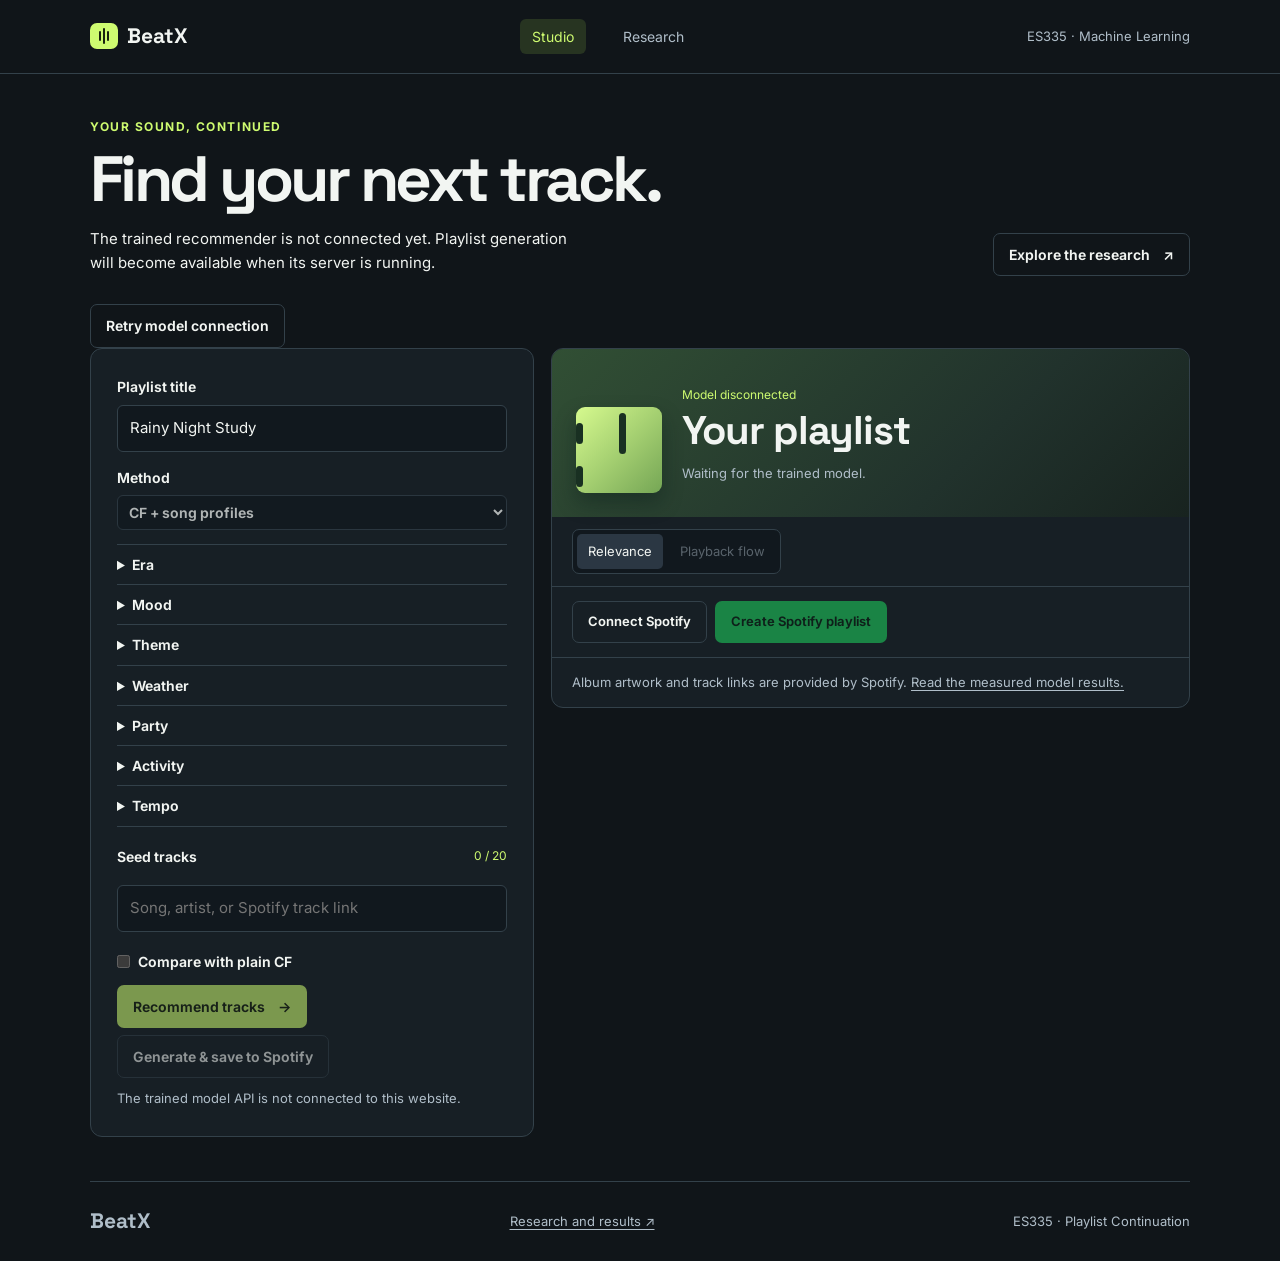
==== docs/index.html @ 7debfb4e "Connect BeatX Studio to a deployable trained-model API" ====
<!doctype html>
<html lang="en">
<head>
  <meta charset="utf-8">
  <meta name="viewport" content="width=device-width, initial-scale=1">
  <meta name="description" content="Build your next playlist with BeatX. Pick seed songs, generate model recommendations, and save your playlist to Spotify.">
  <title>BeatX · Playlist Studio</title>
  <link rel="preconnect" href="https://fonts.googleapis.com">
  <link rel="preconnect" href="https://fonts.gstatic.com" crossorigin>
  <link href="https://fonts.googleapis.com/css2?family=Inter:wght@400;500;600;700&family=Space+Grotesk:wght@400;500;600;700&display=swap" rel="stylesheet">
  <link rel="stylesheet" href="styles.css">
  <link rel="icon" href="favicon.svg" type="image/svg+xml">
  <script src="config.js" defer></script>
  <script src="common.js" defer></script>
  <script src="model_api.js" defer></script>
  <script src="spotify.js" defer></script>
  <script src="filters.js" defer></script>
  <script src="app.js" defer></script>
</head>
<body data-page="studio">
  <a class="skip" href="#main">Skip to content</a>
  <header class="topbar">
    <div class="shell navigation">
      <a class="brand" href="index.html" aria-label="BeatX Studio"><span class="brand-icon" aria-hidden="true"><i></i><i></i><i></i></span> BeatX</a>
      <nav aria-label="Main navigation"><a href="index.html" aria-current="page">Studio</a><a href="research.html" >Research</a></nav>
      <span class="course">ES335 · Machine Learning</span>
    </div>
  </header>
  <main id="main">
    <section class="shell studio-page" id="demo" aria-labelledby="demo-title">
      <div class="section-heading studio-heading"><div><p class="eyebrow">Your sound, continued</p><h1 id="demo-title">Find your next track.</h1><p id="demo-mode">Connect to the trained playlist recommender and build a playlist from your seed songs.</p></div><a class="button secondary" href="research.html">Explore the research <span aria-hidden="true">↗</span></a></div>
      <button class="button secondary" id="retry-model" type="button" hidden>Retry model connection</button>
      <div class="demo-grid">
        <form class="demo-form" id="demo-form">
          <label for="playlist-title">Playlist title</label><input id="playlist-title" name="title" type="text" maxlength="180" value="Rainy Night Study" placeholder="e.g. Rainy Night Study">
          <div class="select-grid"><label for="demo-method">Method<select id="demo-method"><option value="learned_title">CF + learned title tags</option><option value="keyword_title">CF + keyword title tags</option><option value="cf">Collaborative filtering</option><option value="popularity">Popularity</option></select></label><label for="demo-context">Context<select id="demo-context"><option value="">Infer from title</option><option value="chill">Chill</option><option value="study">Study / focus</option><option value="gym">Workout</option><option value="party">Party</option><option value="rainy">Rainy</option><option value="sad">Sad</option><option value="sleep">Sleep</option></select></label></div>
          <section id="profile-filters" aria-label="Playlist filters">
            <button class="button secondary mobile-filters" id="open-filters" type="button">Filters</button>
            <div id="desktop-filters"><div id="filter-content"></div></div>
            <dialog id="filter-drawer" aria-labelledby="filter-heading"><div class="filter-drawer-header"><h3 id="filter-heading">Filters</h3><button class="button secondary" id="close-filters" type="button">Done</button></div></dialog>
            <div class="chips" id="active-filters" aria-label="Active filters"></div>
          </section>
          <div class="seed-heading"><label for="track-search">Seed tracks</label><span id="seed-count">0 / 20</span></div>
          <div id="seed-chips" class="chips" aria-label="Selected seed tracks"></div>
          <input id="track-search" disabled type="search" maxlength="120" placeholder="Song, artist, or Spotify track link" autocomplete="off" aria-controls="track-matches">
          <div class="match-list" id="track-matches" aria-label="Track search results"></div>
          <button type="button" class="button secondary" id="search-more" hidden>More matches</button>
          <label class="compare-control"><input type="checkbox" id="compare-cf"> Compare with plain CF</label>
          <button type="submit" class="button primary" id="get-recs" disabled>Recommend tracks <span aria-hidden="true">→</span></button>
          <button type="submit" class="button secondary" id="recommend-and-save" disabled hidden>Generate &amp; save to Spotify</button>
          <p class="small status" id="demo-status" role="status"></p>
        </form>
        <div class="output-panel"><div class="playlist-cover"><div class="cover-art" id="generated-cover" aria-hidden="true"><i></i><i></i><i></i></div><div><span class="mode-label" id="mode-label">Connecting to model</span><h3 id="generated-title">Your playlist</h3><p class="small" id="inferred-tags" aria-live="polite">Add seed tracks to get started.</p></div></div><div class="playlist-tools"><div class="segments" role="group" aria-label="Playlist order"><button type="button" id="relevance-order" aria-pressed="true">Relevance</button><button type="button" id="playback-order" aria-pressed="false" disabled>Playback flow</button></div><span class="small" id="generation-evidence"></span></div>
          <div class="spotify-tools" id="spotify-tools"><button type="button" class="button secondary" id="connect-spotify">Connect Spotify</button><button type="button" class="button primary" id="save-spotify" disabled>Create Spotify playlist</button><a id="spotify-playlist-link" class="button secondary" target="_blank" rel="noopener noreferrer" hidden>Open in Spotify ↗</a><button id="copy-playlist-link" class="button secondary" type="button" hidden>Copy playlist link</button><p id="spotify-status" role="status" class="small"></p></div>
          <p class="small filter-note" id="filter-note" role="status" hidden></p>
          <ol class="track-list" id="track-list" aria-label="Recommended tracks"></ol><details class="comparison" id="demo-comparison" hidden><summary id="comparison-summary"></summary><ol class="track-list" id="comparison-list" aria-label="Plain CF recommendations"></ol></details><p class="small live-note">Album artwork and track links are provided by Spotify. <a href="research.html">Read the measured model results.</a></p></div>
      </div>
    </section>


    <dialog id="spotify-setup" aria-labelledby="spotify-setup-title">
      <form id="spotify-setup-form">
        <div class="setup-heading"><h2 id="spotify-setup-title">Connect BeatX to Spotify</h2><button id="close-spotify-setup" class="button secondary" type="button" aria-label="Close Spotify setup">Close</button></div>
        <p>Add your Spotify app’s public Client ID for this browser. A Client Secret is never needed.</p>
        <label for="spotify-client-id">Spotify Client ID</label>
        <input id="spotify-client-id" type="text" maxlength="32" pattern="[a-fA-F0-9]{32}" autocomplete="off" spellcheck="false" required placeholder="Your app’s 32-character Client ID">
        <p class="small">Register this exact redirect address in your <a href="https://developer.spotify.com/dashboard" target="_blank" rel="noopener noreferrer">Spotify app settings ↗</a>.</p>
        <code id="spotify-redirect-uri"></code>
        <p class="small">Spotify sign-in opens next. You choose whether BeatX can create a playlist in your account.</p>
        <p id="spotify-setup-error" class="small" role="status"></p>
        <button class="button primary" type="submit">Continue to Spotify</button>
      </form>
    </dialog>
  </main>
  <footer class="shell footer"><a class="brand" href="index.html">BeatX</a><a href="research.html">Research and results ↗</a><span>ES335 · Playlist Continuation</span></footer>
</body>
</html>
---- docs/styles.css ----
:root {
  color-scheme: dark;
  --bg: #101519; --card: #171f25; --card-2: #1c252d; --line: #33414a;
  --text: #f2f5f2; --muted: #b0bec9; --green: #cefb70; --blue: #84b8ff;
  --space: 'Space Grotesk', system-ui, sans-serif;
}
* { box-sizing: border-box; }
html { scroll-behavior: smooth; }
body { margin: 0; background: var(--bg); color: var(--text); font: 400 15px/1.66 Inter, system-ui, sans-serif; }
a { color: inherit; text-underline-offset: .25em; }
button, input, select { font: inherit; }
button, a { -webkit-tap-highlight-color: transparent; }
button:focus-visible, a:focus-visible, input:focus-visible { outline: 2px solid var(--green); outline-offset: 3px; }
h1, h2, h3, p { margin: 0; }
h1, h2, h3, .brand, .hero-number { font-family: var(--space); }
.shell { width: min(1100px, calc(100% - 72px)); margin-inline: auto; }
.skip { position: absolute; left: 14px; top: -90px; z-index: 3; padding: 12px; background: var(--green); color: #101519; }
.skip:focus { top: 12px; }
.topbar { border-bottom: 1px solid var(--line); }
.navigation { display: flex; align-items: center; justify-content: space-between; gap: 26px; min-height: 73px; }
.brand { display: inline-flex; gap: 9px; align-items: center; text-decoration: none; font-weight: 700; font-size: 21px; }
.brand-icon { display: inline-flex; height: 26px; width: 28px; border-radius: 7px; background: var(--green); align-items: center; justify-content: center; gap: 2px; }
.brand-icon i { display: block; width: 2px; height: 10px; background: #19220f; border-radius: 4px; }
.brand-icon i:nth-child(2) { height: 16px; }
nav { display: flex; flex-wrap: wrap; gap: 25px; color: var(--muted); font-size: 14px; }
nav a { text-decoration: none; }
nav a:hover, .reproduce-box a:hover { color: var(--green); }
.course, .small, .metric-description, .controls p { color: var(--muted); font-size: 13px; }
.hero { min-height: 490px; display: grid; grid-template-columns: 1.13fr .87fr; gap: 56px; align-items: center; padding-block: 70px 77px; }
.eyebrow, .snapshot-top, .step { font-size: 12px; line-height: 1.45; letter-spacing: .13em; font-weight: 700; text-transform: uppercase; color: var(--green); }
h1 { margin: 15px 0 18px; font-size: clamp(57px, 8vw, 112px); line-height: .87; letter-spacing: -.075em; }
h1 em { color: var(--green); font-style: normal; }
.intro, .section-heading > p:last-child { max-width: 63ch; color: var(--muted); }
.intro { font-size: 17px; max-width: 48ch; }
.hero-actions { display: flex; flex-wrap: wrap; gap: 12px; margin-top: 28px; }
.button { display: inline-flex; min-height: 43px; padding: 9px 15px; align-items: center; justify-content: center; gap: 13px; border: 1px solid transparent; border-radius: 7px; font-weight: 650; font-size: 14px; text-decoration: none; cursor: pointer; }
.primary { background: var(--green); color: #17220f; }
.primary:hover { background: #e2ffa9; }
.secondary { border-color: var(--line); background: transparent; color: var(--text); }
.secondary:hover { border-color: var(--green); }
.snapshot { position: relative; isolation: isolate; overflow: hidden; padding: 28px; border: 1px solid var(--line); border-radius: 14px; background: radial-gradient(ellipse at 100% 0, #27353a, transparent 65%), var(--card); }
.snapshot::before { position: absolute; content: ''; inset: 0; z-index: -1; background: repeating-linear-gradient(125deg, transparent 0 23px, #afc7df0c 24px 25px); }
.snapshot-top { display: flex; justify-content: space-between; }
.hero-number { display: block; font-weight: 700; font-size: clamp(45px, 6vw, 78px); letter-spacing: -.065em; line-height: 1.12; margin-top: 25px; font-variant-numeric: tabular-nums; }
.hero-caption { color: var(--muted); }
.split-bar { display: grid; height: 8px; gap: 3px; grid-template-columns: 804485fr 97704fr 97811fr; margin-top: 28px; }
.split-bar i { background: var(--green); border-radius: 4px; }
.split-bar i:nth-child(2) { background: var(--blue); }
.split-bar i:nth-child(3) { background: #c9a8ff; }
.split-labels { display: grid; grid-template-columns: repeat(3, 1fr); gap: 10px; margin: 13px 0 21px; }
.split-labels dt { color: var(--muted); font-size: 12px; }
.split-labels dd { margin: 0; font-size: 18px; font-weight: 600; font-variant-numeric: tabular-nums; }
.snapshot-note { border-top: 1px solid var(--line); padding-top: 15px; color: var(--muted); font-size: 13px; }
.section { border-top: 1px solid var(--line); padding-block: 64px; scroll-margin-top: 20px; }
.section-heading { margin-bottom: 24px; }
h2 { font-size: clamp(32px, 5vw, 61px); line-height: 1.04; letter-spacing: -.055em; margin: 9px 0 10px; }
h3 { line-height: 1.2; font-size: 22px; letter-spacing: -.025em; }
.result-panel, .demo-form, .output-panel, .reproduce-box { background: var(--card); padding: 26px; border: 1px solid var(--line); border-radius: 12px; }
.controls, .output-heading, .seed-heading { display: flex; flex-wrap: wrap; align-items: center; justify-content: space-between; gap: 12px; }
.controls p { margin-top: 4px; }
.segments, .metrics { display: flex; flex-wrap: wrap; gap: 6px; }
.segments { padding: 4px; background: #11181e; border: 1px solid var(--line); border-radius: 7px; }
.segments button, .metrics button, .chip, .match-list button { border: 1px solid transparent; background: transparent; color: var(--muted); border-radius: 5px; cursor: pointer; padding: 6px 10px; font-size: 13px; }
.segments button[aria-pressed=true] { background: #2b3743; color: var(--text); }
.metrics { margin: 21px 0 7px; }
.metrics button { border-color: var(--line); }
.metrics button[aria-pressed=true] { border-color: var(--green); color: var(--green); }
.chart { margin: 22px 0 5px; }
.chart-scale { text-align: right; margin-bottom: 22px; }
.chart-row { display: grid; grid-template-columns: minmax(138px, 200px) 1fr 75px; align-items: center; gap: 14px; padding-block: 12px; border-bottom: 1px solid var(--line); }
.chart-label { font-weight: 600; line-height: 1.3; }
.chart-value { text-align: right; font-family: var(--space); font-weight: 700; font-variant-numeric: tabular-nums; }
.bar-track { display: block; height: 13px; background: #2a343c; border-radius: 2px; }
.bar { display: block; height: 100%; min-width: 0; border-radius: 2px; background: #a0acb7; }
.chart-row:nth-child(2) .bar { background: var(--blue); }
.chart-row:nth-child(3) .bar { background: var(--green); }
.evidence { border-left: 2px solid var(--green); padding: 2px 0 2px 13px; color: var(--muted); font-size: 14px; }
.evidence strong { color: var(--text); }
.demo-grid { display: grid; grid-template-columns: minmax(290px, .82fr) minmax(0, 1.18fr); gap: 17px; }
.demo-form label { display: block; font-weight: 650; font-size: 14px; }
.demo-form input { width: 100%; min-width: 0; color: var(--text); background: #11181e; padding: 10px 12px; border: 1px solid var(--line); border-radius: 6px; margin-top: 7px; }
.seed-heading { margin-top: 18px; }
.seed-heading span, .mode-label { color: var(--green); font-size: 12px; }
.chips { display: flex; flex-wrap: wrap; gap: 4px; margin: 7px 0 3px; }
.chip { border-color: #52604a; background: #273421; color: var(--text); }
.match-list { display: grid; gap: 2px; margin-block: 4px 14px; }
.match-list button { text-align: left; padding-left: 6px; color: var(--text); }
.match-list button:hover, .chip:hover { background: #32402a; }
.demo-form .status { margin-top: 10px; min-height: 1.4em; }
.button:disabled { opacity: .55; cursor: wait; }
.output-panel #inferred-tags { margin-block: 8px; }
.track-list { counter-reset: track; list-style: none; margin: 0; padding: 0 5px 0 0; max-height: 336px; overflow: auto; }
.track { display: grid; grid-template-columns: 24px 1fr; gap: 9px; align-items: baseline; border-top: 1px solid var(--line); padding: 7px 0; line-height: 1.4; }
.track::before { counter-increment: track; content: counter(track, decimal-leading-zero); color: var(--muted); font: 500 12px var(--space); }
.track strong, .track small { display: block; overflow-wrap: anywhere; }
.track small { color: var(--muted); }
.methods, .finding-grid { display: grid; grid-template-columns: repeat(4, minmax(0, 1fr)); gap: 14px; }
.methods article, .finding-grid article { border-top: 1px solid var(--line); padding: 16px 5px 0 0; }
.methods h3, .finding-grid h3 { margin-bottom: 8px; }
.methods p, .finding-grid p { color: var(--muted); font-size: 14px; }
.step { display: block; margin-bottom: 9px; }
.finding-grid { grid-template-columns: repeat(3, minmax(0, 1fr)); }
.reproduce-box > a { color: var(--green); font-weight: 700; }
.reproduce-box ul { margin: 10px 0 15px; padding-left: 1.3em; }
.reproduce-box details { margin-top: 8px; }
.reproduce-box summary { cursor: pointer; }
.reproduce-box pre { overflow: auto; padding: 12px; border: 1px solid var(--line); color: var(--muted); }
.table-wrap { overflow: auto; margin: 14px 0; }
table { width: 100%; border-collapse: collapse; font-variant-numeric: tabular-nums; }
th, td { padding: 10px 11px; border-bottom: 1px solid var(--line); text-align: left; }
th { color: var(--muted); font-size: 13px; font-weight: 600; background: #11181e; white-space: nowrap; }
tr.selected-budget { background: #253528; }
.features-table td:last-child { min-width: 116px; }
.features-table strong { color: var(--green); }
.analysis-detail { margin-top: 19px; }
.analysis-detail .finding-grid { margin-top: 15px; }
.analysis-detail .evidence, #seed-gain { margin-top: 12px; }
.select-grid { display: grid; grid-template-columns: 1.35fr 1fr; gap: 8px; margin-top: 14px; }
select { display: block; width: 100%; margin-top: 6px; border: 1px solid var(--line); border-radius: 6px; background: #11181e; color: var(--text); padding: 7px; }
.output-panel { padding: 0; overflow: hidden; }
.playlist-cover { display: flex; align-items: end; gap: 20px; min-height: 168px; padding: 24px; background: linear-gradient(135deg,#314f34,#21322c 65%,#18231f); }
.cover-art { display: flex; flex: 0 0 auto; width: 86px; height: 86px; align-items: center; justify-content: center; gap: 5px; border-radius: 9px; background: linear-gradient(135deg,#d6fa8e,#75a655); box-shadow: 0 10px 20px #091b1760; }
.cover-art i { display: block; width: 7px; height: 21px; border-radius: 9px; background: #193022; }
.cover-art i:nth-child(2) { height: 41px; }
.playlist-cover h3 { font-size: clamp(23px, 4vw, 40px); overflow-wrap: anywhere; }
.playlist-tools { padding: 12px 20px; display: flex; justify-content: space-between; align-items: center; flex-wrap: wrap; gap: 7px; }
.output-panel .track-list { max-height: none; padding-inline: 20px; }
.track { grid-template-columns: 29px minmax(0, 1fr) auto; align-items: center; }
.track a { color: var(--green); font-size: 12px; white-space: nowrap; }
.live-note { padding: 14px 20px; }
.segments button:disabled { opacity: .45; cursor: default; }
[hidden] { display: none !important; }
.chips { max-height: 104px; overflow: auto; }
.seed-curve { display: grid; grid-template-columns: repeat(6, minmax(0, 1fr)); gap: 8px; margin: 21px 0 3px; }
.seed-bar-group { display: grid; grid-template-rows: 110px auto; text-align: center; color: var(--muted); font-size: 12px; }
.seed-bar-pair { display: flex; justify-content: center; align-items: flex-end; gap: 5px; border-bottom: 1px solid var(--line); }
.seed-bar-pair i { width: min(22px, 35%); display: block; border-radius: 3px 3px 0 0; background: var(--blue); }
.seed-bar-pair i:last-child { background: var(--green); }
.seed-legend { margin-bottom: 11px; }
.marginal { margin-top: 13px; }
.marginal summary { cursor: pointer; }
.demo-form .compare-control { display: flex; gap: 8px; align-items: center; margin: 12px 0; }
.demo-form .compare-control input { width: auto; margin: 0; accent-color: var(--green); }
.comparison { margin: 15px 20px 0; }
.comparison summary { cursor: pointer; color: var(--green); }
.output-panel .comparison .track-list { padding: 4px 0; }
.track { grid-template-columns: 25px 42px minmax(0, 1fr) auto; gap: 10px; }
.track-art { display: inline-grid; place-items: center; flex: 0 0 auto; width: 42px; height: 42px; overflow: hidden; border-radius: 4px; color: var(--muted); background: #26332d; }
.track-art img { width: 100%; height: 100%; object-fit: contain; }
.seed-chip, .match-list .track-match { display: flex; align-items: center; gap: 8px; }
.seed-chip .track-art { width: 21px; height: 21px; }
.track-match .track-art { width: 30px; height: 30px; }
.track-match small { display: block; color: var(--muted); }
.track-info { min-width: 0; overflow-wrap: anywhere; }
.track-info .track-album { color: var(--muted); }
.track-info details { color: var(--muted); font-size: 12px; }
.track-info summary { cursor: pointer; }
.track-actions { display: flex; flex-wrap: wrap; justify-content: end; gap: 7px; align-items: center; color: var(--muted); font-size: 12px; }
.spotify-tools { display: flex; flex-wrap: wrap; gap: 8px; padding: 8px 20px; }
.spotify-tools .small { width: 100%; }
#recommend-and-save { margin-top: 7px; }
.filter-note { padding: 8px 20px; }
#profile-filters { margin-top: 14px; border-block: 1px solid var(--line); }
#filter-content details { border-bottom: 1px solid var(--line); padding: 8px 0; }
#filter-content details:last-child { border-bottom: 0; }
#filter-content summary { cursor: pointer; color: var(--text); font-size: 14px; font-weight: 650; }
#filter-content label { display: flex; align-items: center; gap: 8px; margin-block: 4px; font-size: 13px; }
#filter-content label :is(select, input[type='number']) { margin: 0; }
#filter-content label input[type='checkbox'] { width: auto; margin: 0; accent-color: var(--green); }
.filter-checks { display: grid; grid-template-columns: 1fr 1fr; padding-top: 7px; }
#filter-drawer { position: fixed; inset: auto 0 0; width: 100%; max-width: none; max-height: 80vh; margin: 0; padding: 20px; border: 1px solid var(--line); border-radius: 16px 16px 0 0; background: var(--card); color: var(--text); }
#filter-drawer::backdrop { background: #080b0caa; }
.filter-drawer-header { display: flex; align-items: center; justify-content: space-between; gap: 8px; }
.mobile-filters { display: none; }
#active-filters:empty { display: none; }
@media (max-width: 620px) {
  #desktop-filters { display: none; }
  .mobile-filters { display: inline-flex; margin: 7px 0; }
  .track { grid-template-columns: 18px 33px minmax(0, 1fr) auto; gap: 6px; }
  .track .track-art { width: 33px; height: 33px; }
}
.footer { border-top: 1px solid var(--line); display: flex; flex-wrap: wrap; justify-content: space-between; align-items: center; gap: 10px; padding-block: 22px; color: var(--muted); font-size: 13px; }
@media (max-width: 850px) {
  .shell { width: calc(100% - 40px); }
  .course { display: none; }
  .hero { gap: 25px; padding-block: 54px; }
  .methods { grid-template-columns: repeat(2, minmax(0, 1fr)); }
}
@media (max-width: 620px) {
  .shell { width: calc(100% - 32px); }
  .navigation { align-items: flex-start; flex-direction: column; gap: 7px; padding-block: 11px; }
  nav { gap: 16px; }
  .hero, .demo-grid { grid-template-columns: 1fr; }
  .hero { padding-block: 43px; }
  .hero-number { font-size: 57px; }
  .section { padding-block: 43px; }
  .snapshot, .result-panel, .demo-form, .output-panel, .reproduce-box { padding: 17px; }
  .chart-row { grid-template-columns: 105px minmax(35px, 1fr) 59px; gap: 7px; font-size: 13px; }
  .finding-grid { grid-template-columns: 1fr; }
}
@media (prefers-reduced-motion: reduce) { html { scroll-behavior: auto; } }

/* Separate Studio and Research pages share their navigation and visual identity. */
nav a { padding: 6px 12px; border-radius: 6px; }
nav a[aria-current='page'] { background: #273421; color: var(--green); }
.studio-page { padding-block: 44px; }
.studio-heading { display: flex; align-items: end; justify-content: space-between; gap: 24px; margin-bottom: 28px; }
.studio-heading h1 { font-size: clamp(36px, 5vw, 64px); line-height: 1.08; letter-spacing: -.055em; margin: 10px 0 12px; }
.studio-heading p:last-child { max-width: 56ch; }
.studio-heading > .button { flex: 0 0 auto; }
.studio-page .demo-grid { align-items: start; }
.studio-page .select-grid:has(> label[hidden]) { grid-template-columns: 1fr; }
.studio-page .output-panel .track-list { max-height: 560px; overflow-y: auto; }
.studio-page .cover-art { display: grid; grid-template-columns: repeat(2, 1fr); gap: 0; overflow: hidden; }
.cover-art > .track-art { width: 100%; height: 100%; min-height: 43px; border-radius: 0; }
.spotify-tools { border-block: 1px solid var(--line); padding-block: 14px; }
.spotify-tools .button { font-size: 13px; min-height: 38px; }
.spotify-tools #save-spotify { background: #1ed760; color: #082212; }
.spotify-tools #spotify-playlist-link { color: var(--green); }
.spotify-tools #spotify-status:empty { display: none; }
#spotify-setup { width: min(530px, calc(100% - 32px)); padding: 26px; border: 1px solid var(--line); border-radius: 16px; background: var(--card); color: var(--text); }
#spotify-setup::backdrop { background: #080b0cbb; backdrop-filter: blur(4px); }
.setup-heading { display: flex; align-items: start; justify-content: space-between; gap: 16px; margin-bottom: 18px; }
#spotify-setup h2 { margin: 0; font-size: 28px; letter-spacing: -.04em; }
#spotify-setup p { margin-block: 12px; }
#spotify-setup label { display: block; margin-top: 20px; font-weight: 600; }
#spotify-setup input { width: 100%; margin-top: 8px; padding: 12px; border: 1px solid var(--line); border-radius: 6px; background: #11181e; color: var(--text); font: inherit; }
#spotify-redirect-uri { display: block; padding: 12px; border-radius: 6px; background: #11181e; overflow-wrap: anywhere; color: var(--green); }
@media (max-width: 620px) {
  .studio-page { padding-block: 28px; }
  .studio-heading { align-items: start; flex-direction: column; gap: 16px; }
  .studio-page .output-panel { padding: 0; }
  .studio-page .playlist-cover { gap: 12px; padding: 18px; }
  .studio-page .output-panel .track-list { max-height: 500px; padding-inline: 12px; }
  .navigation { flex-direction: row; align-items: center; }
  nav { gap: 4px; }
  nav a { padding: 6px 10px; }
}
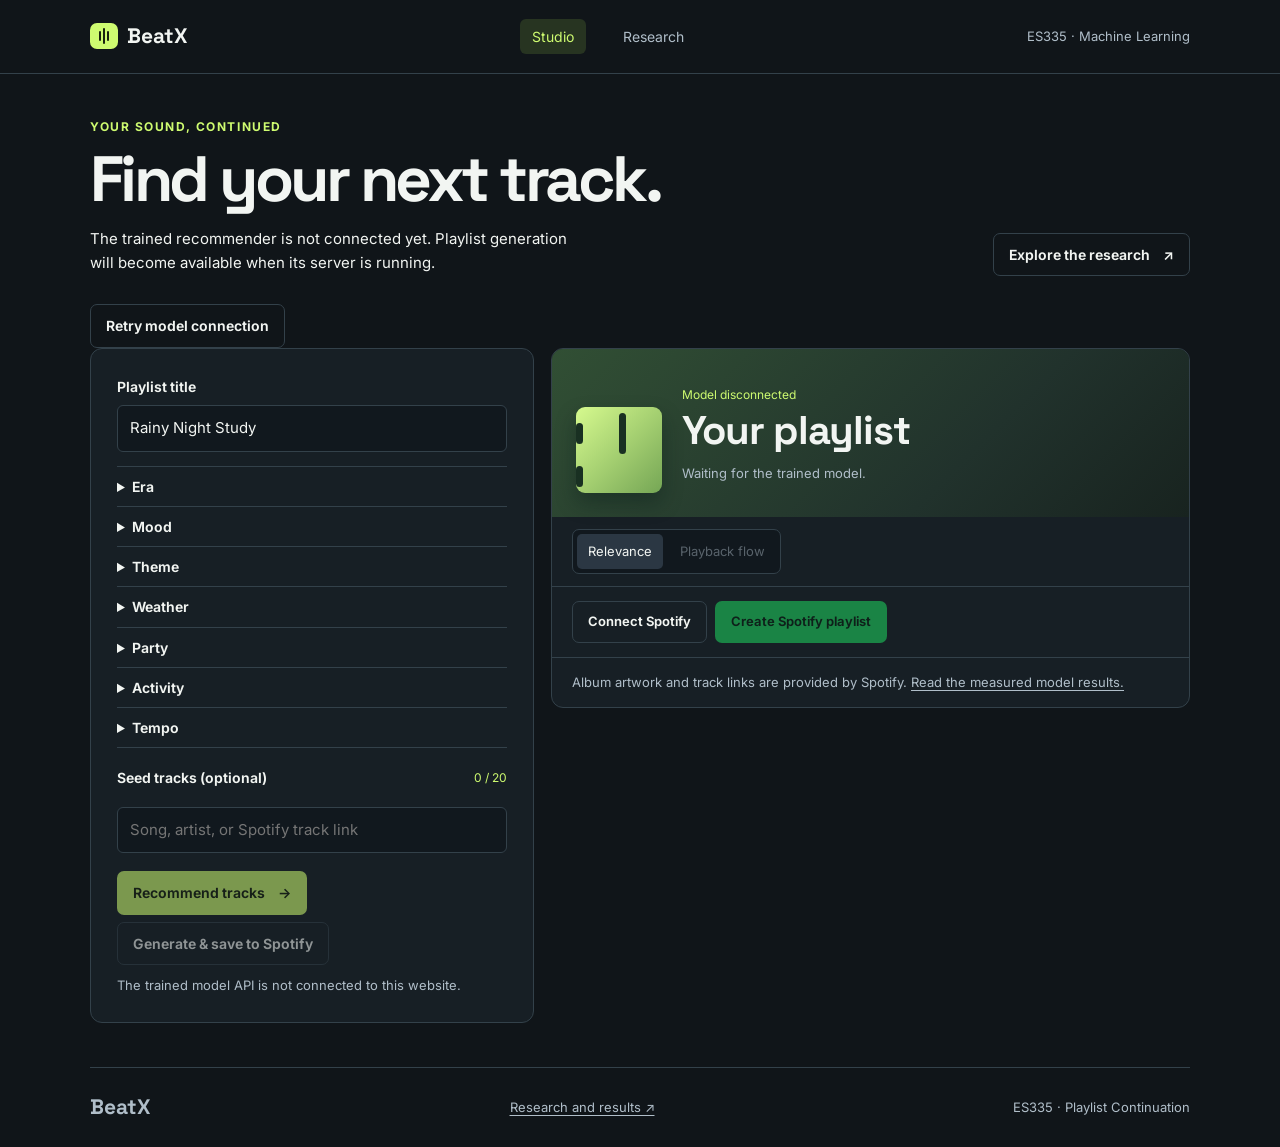
==== commit 46d59f50: "Unify playlist generation across seed, title, and selected tags" ====
--- a/docs/index.html
+++ b/docs/index.html
@@ -33,27 +33,25 @@
       <div class="demo-grid">
         <form class="demo-form" id="demo-form">
           <label for="playlist-title">Playlist title</label><input id="playlist-title" name="title" type="text" maxlength="180" value="Rainy Night Study" placeholder="e.g. Rainy Night Study">
-          <div class="select-grid"><label for="demo-method">Method<select id="demo-method"><option value="learned_title">CF + learned title tags</option><option value="keyword_title">CF + keyword title tags</option><option value="cf">Collaborative filtering</option><option value="popularity">Popularity</option></select></label><label for="demo-context">Context<select id="demo-context"><option value="">Infer from title</option><option value="chill">Chill</option><option value="study">Study / focus</option><option value="gym">Workout</option><option value="party">Party</option><option value="rainy">Rainy</option><option value="sad">Sad</option><option value="sleep">Sleep</option></select></label></div>
           <section id="profile-filters" aria-label="Playlist filters">
             <button class="button secondary mobile-filters" id="open-filters" type="button">Filters</button>
             <div id="desktop-filters"><div id="filter-content"></div></div>
             <dialog id="filter-drawer" aria-labelledby="filter-heading"><div class="filter-drawer-header"><h3 id="filter-heading">Filters</h3><button class="button secondary" id="close-filters" type="button">Done</button></div></dialog>
             <div class="chips" id="active-filters" aria-label="Active filters"></div>
           </section>
-          <div class="seed-heading"><label for="track-search">Seed tracks</label><span id="seed-count">0 / 20</span></div>
+          <div class="seed-heading"><label for="track-search">Seed tracks (optional)</label><span id="seed-count">0 / 20</span></div>
           <div id="seed-chips" class="chips" aria-label="Selected seed tracks"></div>
           <input id="track-search" disabled type="search" maxlength="120" placeholder="Song, artist, or Spotify track link" autocomplete="off" aria-controls="track-matches">
           <div class="match-list" id="track-matches" aria-label="Track search results"></div>
           <button type="button" class="button secondary" id="search-more" hidden>More matches</button>
-          <label class="compare-control"><input type="checkbox" id="compare-cf"> Compare with plain CF</label>
           <button type="submit" class="button primary" id="get-recs" disabled>Recommend tracks <span aria-hidden="true">→</span></button>
           <button type="submit" class="button secondary" id="recommend-and-save" disabled hidden>Generate &amp; save to Spotify</button>
           <p class="small status" id="demo-status" role="status"></p>
         </form>
-        <div class="output-panel"><div class="playlist-cover"><div class="cover-art" id="generated-cover" aria-hidden="true"><i></i><i></i><i></i></div><div><span class="mode-label" id="mode-label">Connecting to model</span><h3 id="generated-title">Your playlist</h3><p class="small" id="inferred-tags" aria-live="polite">Add seed tracks to get started.</p></div></div><div class="playlist-tools"><div class="segments" role="group" aria-label="Playlist order"><button type="button" id="relevance-order" aria-pressed="true">Relevance</button><button type="button" id="playback-order" aria-pressed="false" disabled>Playback flow</button></div><span class="small" id="generation-evidence"></span></div>
+        <div class="output-panel"><div class="playlist-cover"><div class="cover-art" id="generated-cover" aria-hidden="true"><i></i><i></i><i></i></div><div><span class="mode-label" id="mode-label">Connecting to model</span><h3 id="generated-title">Your playlist</h3><p class="small" id="inferred-tags" aria-live="polite">Add a title, seed tracks, or filters to get started.</p></div></div><div class="playlist-tools"><div class="segments" role="group" aria-label="Playlist order"><button type="button" id="relevance-order" aria-pressed="true">Relevance</button><button type="button" id="playback-order" aria-pressed="false" disabled>Playback flow</button></div><span class="small" id="generation-evidence"></span></div>
           <div class="spotify-tools" id="spotify-tools"><button type="button" class="button secondary" id="connect-spotify">Connect Spotify</button><button type="button" class="button primary" id="save-spotify" disabled>Create Spotify playlist</button><a id="spotify-playlist-link" class="button secondary" target="_blank" rel="noopener noreferrer" hidden>Open in Spotify ↗</a><button id="copy-playlist-link" class="button secondary" type="button" hidden>Copy playlist link</button><p id="spotify-status" role="status" class="small"></p></div>
           <p class="small filter-note" id="filter-note" role="status" hidden></p>
-          <ol class="track-list" id="track-list" aria-label="Recommended tracks"></ol><details class="comparison" id="demo-comparison" hidden><summary id="comparison-summary"></summary><ol class="track-list" id="comparison-list" aria-label="Plain CF recommendations"></ol></details><p class="small live-note">Album artwork and track links are provided by Spotify. <a href="research.html">Read the measured model results.</a></p></div>
+          <ol class="track-list" id="track-list" aria-label="Recommended tracks"></ol><p class="small live-note">Album artwork and track links are provided by Spotify. <a href="research.html">Read the measured model results.</a></p></div>
       </div>
     </section>
 
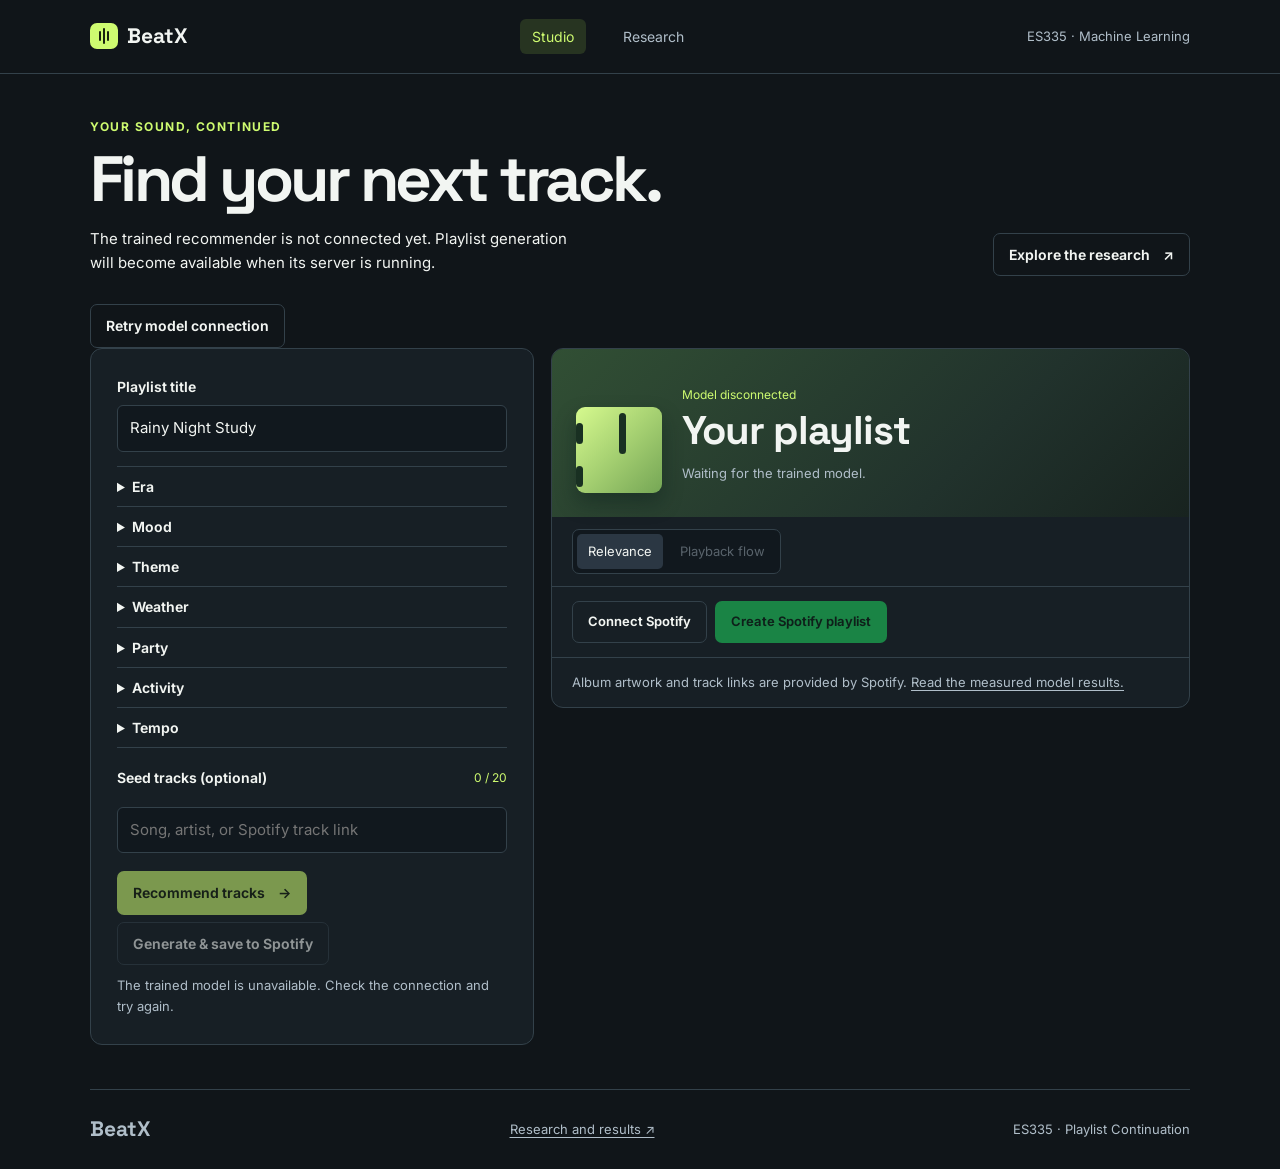
==== commit 9870000b: "Refresh cached BeatX API configuration" ====
--- a/docs/index.html
+++ b/docs/index.html
@@ -10,7 +10,7 @@
   <link href="https://fonts.googleapis.com/css2?family=Inter:wght@400;500;600;700&family=Space+Grotesk:wght@400;500;600;700&display=swap" rel="stylesheet">
   <link rel="stylesheet" href="styles.css">
   <link rel="icon" href="favicon.svg" type="image/svg+xml">
-  <script src="config.js" defer></script>
+  <script src="config.js?v=azure-api" defer></script>
   <script src="common.js" defer></script>
   <script src="model_api.js" defer></script>
   <script src="spotify.js" defer></script>
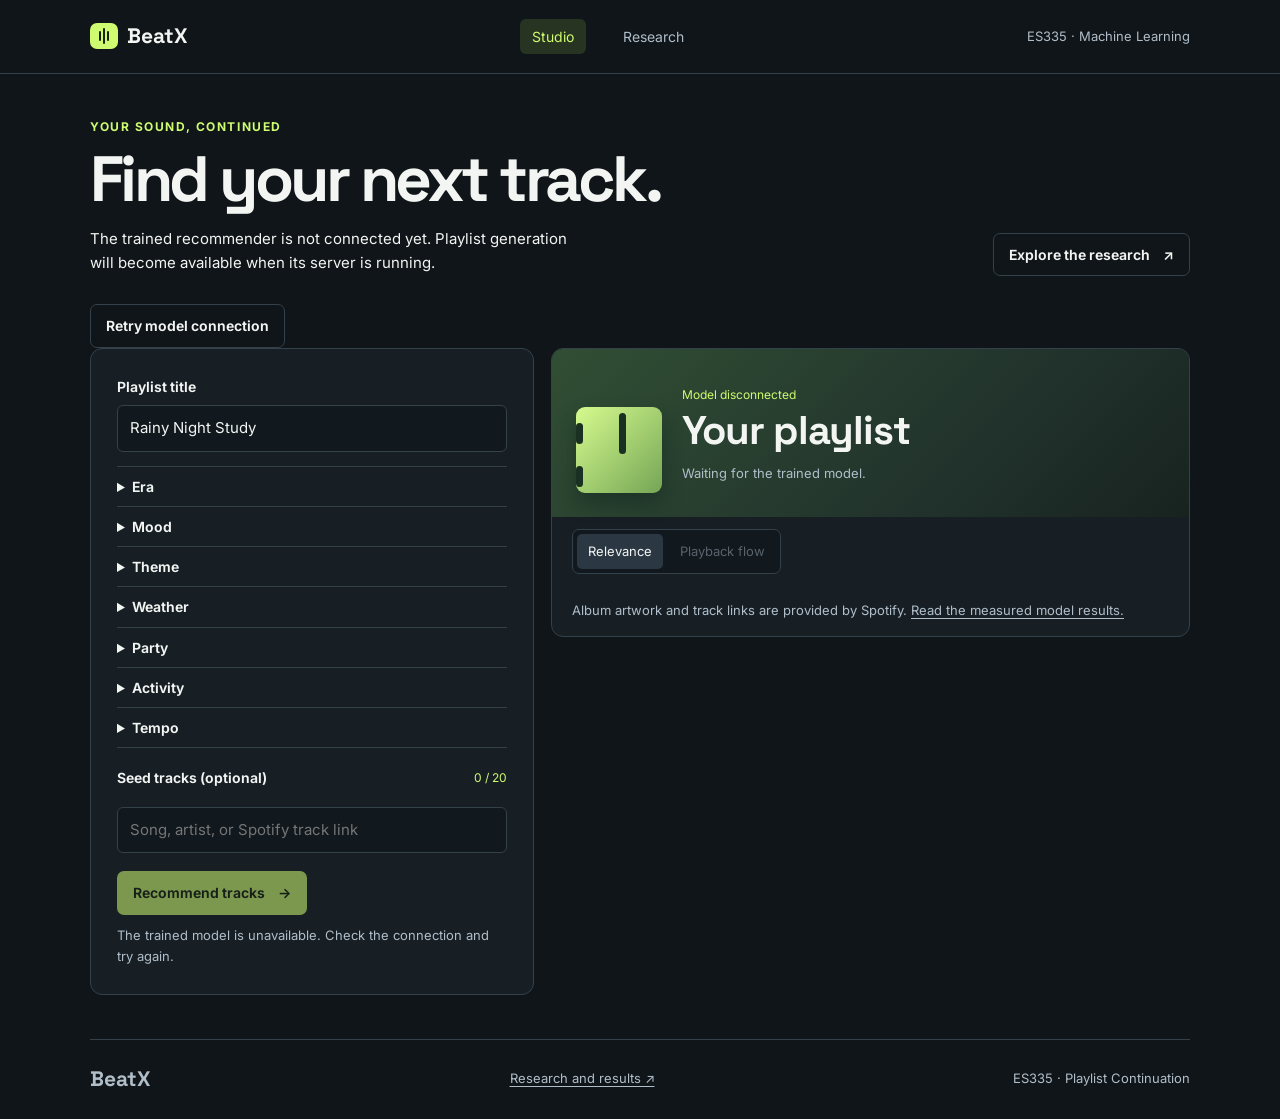
==== commit 604edbb3: "Simplify BeatX Spotify playlist actions" ====
--- a/docs/index.html
+++ b/docs/index.html
@@ -10,12 +10,12 @@
   <link href="https://fonts.googleapis.com/css2?family=Inter:wght@400;500;600;700&family=Space+Grotesk:wght@400;500;600;700&display=swap" rel="stylesheet">
   <link rel="stylesheet" href="styles.css">
   <link rel="icon" href="favicon.svg" type="image/svg+xml">
-  <script src="config.js?v=azure-api" defer></script>
+  <script src="config.js?v=azure-https" defer></script>
   <script src="common.js" defer></script>
   <script src="model_api.js" defer></script>
-  <script src="spotify.js" defer></script>
+  <script src="spotify.js?v=save-flow" defer></script>
   <script src="filters.js" defer></script>
-  <script src="app.js" defer></script>
+  <script src="app.js?v=save-flow" defer></script>
 </head>
 <body data-page="studio">
   <a class="skip" href="#main">Skip to content</a>
@@ -45,11 +45,14 @@
           <div class="match-list" id="track-matches" aria-label="Track search results"></div>
           <button type="button" class="button secondary" id="search-more" hidden>More matches</button>
           <button type="submit" class="button primary" id="get-recs" disabled>Recommend tracks <span aria-hidden="true">→</span></button>
-          <button type="submit" class="button secondary" id="recommend-and-save" disabled hidden>Generate &amp; save to Spotify</button>
           <p class="small status" id="demo-status" role="status"></p>
         </form>
         <div class="output-panel"><div class="playlist-cover"><div class="cover-art" id="generated-cover" aria-hidden="true"><i></i><i></i><i></i></div><div><span class="mode-label" id="mode-label">Connecting to model</span><h3 id="generated-title">Your playlist</h3><p class="small" id="inferred-tags" aria-live="polite">Add a title, seed tracks, or filters to get started.</p></div></div><div class="playlist-tools"><div class="segments" role="group" aria-label="Playlist order"><button type="button" id="relevance-order" aria-pressed="true">Relevance</button><button type="button" id="playback-order" aria-pressed="false" disabled>Playback flow</button></div><span class="small" id="generation-evidence"></span></div>
-          <div class="spotify-tools" id="spotify-tools"><button type="button" class="button secondary" id="connect-spotify">Connect Spotify</button><button type="button" class="button primary" id="save-spotify" disabled>Create Spotify playlist</button><a id="spotify-playlist-link" class="button secondary" target="_blank" rel="noopener noreferrer" hidden>Open in Spotify ↗</a><button id="copy-playlist-link" class="button secondary" type="button" hidden>Copy playlist link</button><p id="spotify-status" role="status" class="small"></p></div>
+          <div class="spotify-tools" id="spotify-tools" hidden>
+            <button type="button" class="button primary" id="save-spotify" disabled>Save to Spotify</button>
+            <a id="spotify-playlist-link" class="button secondary" target="_blank" rel="noopener noreferrer" hidden>Open in Spotify ↗</a>
+            <p id="spotify-status" role="status" class="small"></p>
+          </div>
           <p class="small filter-note" id="filter-note" role="status" hidden></p>
           <ol class="track-list" id="track-list" aria-label="Recommended tracks"></ol><p class="small live-note">Album artwork and track links are provided by Spotify. <a href="research.html">Read the measured model results.</a></p></div>
       </div>
--- a/docs/styles.css
+++ b/docs/styles.css
@@ -158,7 +158,6 @@
 .track-actions { display: flex; flex-wrap: wrap; justify-content: end; gap: 7px; align-items: center; color: var(--muted); font-size: 12px; }
 .spotify-tools { display: flex; flex-wrap: wrap; gap: 8px; padding: 8px 20px; }
 .spotify-tools .small { width: 100%; }
-#recommend-and-save { margin-top: 7px; }
 .filter-note { padding: 8px 20px; }
 #profile-filters { margin-top: 14px; border-block: 1px solid var(--line); }
 #filter-content details { border-bottom: 1px solid var(--line); padding: 8px 0; }
